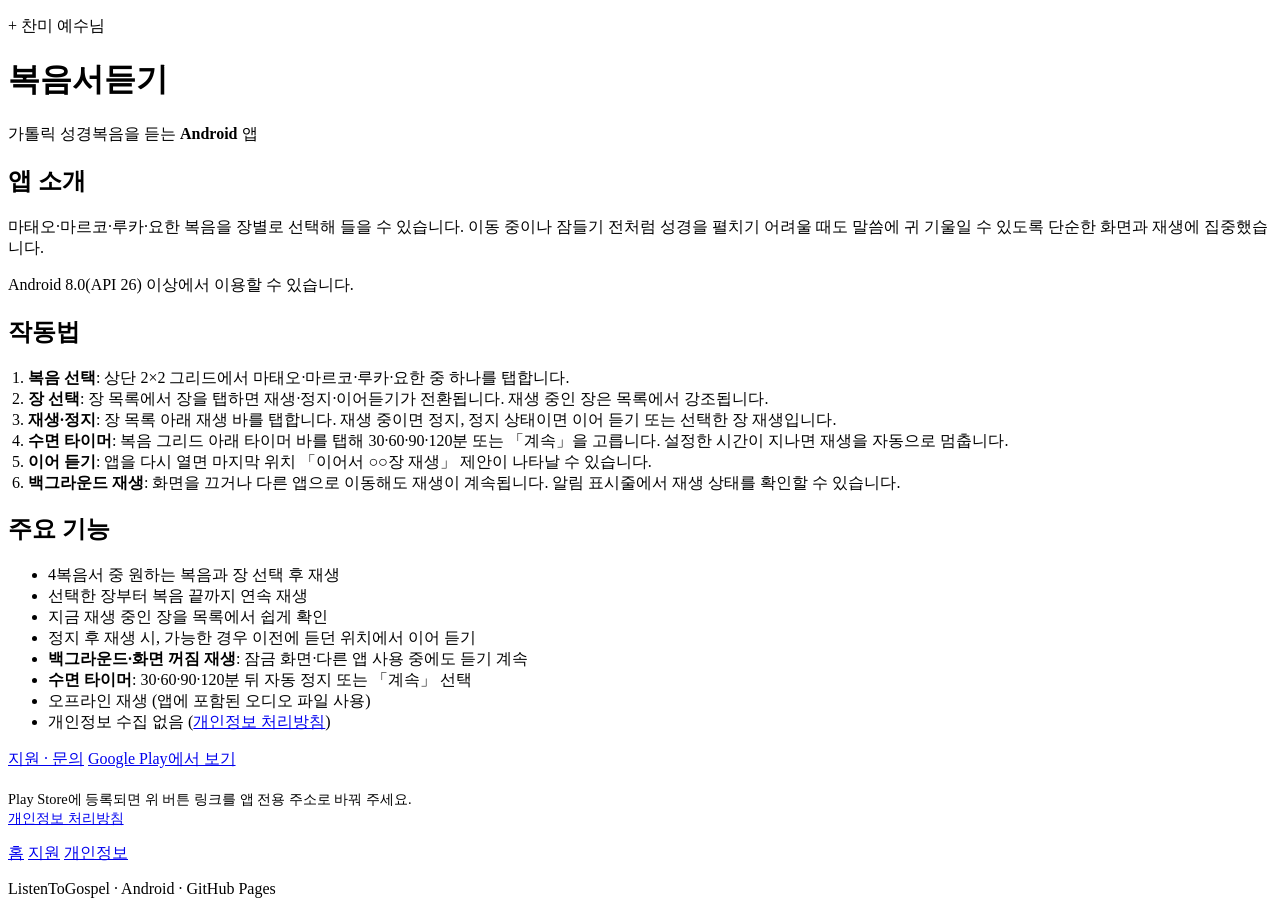
==== index.html @ 4a63ef3a "deploy: 044db03c4f5d8ee69d20ab3317f94eaea4b4c591" ====
<!DOCTYPE html>
<html lang="ko">
<head>
  <meta charset="utf-8" />
  <meta name="viewport" content="width=device-width, initial-scale=1" />
  <meta name="description" content="가톨릭 4복음 듣기 Android 앱 복음서듣기. 백그라운드 재생, 수면 타이머, 이어 듣기 지원." />
  <title>복음서듣기 — 가톨릭 복음 듣기 (Android)</title>
  <link rel="stylesheet" href="css/style.css" />
  <link rel="canonical" href="./" />
</head>
<body>
  <p class="page-doxology">+ 찬미 예수님</p>
  <header>
    <h1>복음서듣기</h1>
    <p class="tagline">가톨릭 성경복음을 듣는 <strong>Android</strong> 앱</p>
  </header>

  <main>
    <section>
      <h2>앱 소개</h2>
      <p>
        마태오·마르코·루카·요한 복음을 장별로 선택해 들을 수 있습니다.
        이동 중이나 잠들기 전처럼 성경을 펼치기 어려울 때도 말씀에 귀 기울일 수 있도록
        단순한 화면과 재생에 집중했습니다.
      </p>
      <p>
        Android 8.0(API 26) 이상에서 이용할 수 있습니다.
      </p>
    </section>

    <section id="how-it-works">
      <h2>작동법</h2>
      <ol class="features" style="list-style: decimal; padding-left: 1.25rem;">
        <li><strong>복음 선택</strong>: 상단 2×2 그리드에서 마태오·마르코·루카·요한 중 하나를 탭합니다.</li>
        <li><strong>장 선택</strong>: 장 목록에서 장을 탭하면 재생·정지·이어듣기가 전환됩니다. 재생 중인 장은 목록에서 강조됩니다.</li>
        <li><strong>재생·정지</strong>: 장 목록 아래 재생 바를 탭합니다. 재생 중이면 정지, 정지 상태이면 이어 듣기 또는 선택한 장 재생입니다.</li>
        <li><strong>수면 타이머</strong>: 복음 그리드 아래 타이머 바를 탭해 30·60·90·120분 또는 「계속」을 고릅니다. 설정한 시간이 지나면 재생을 자동으로 멈춥니다.</li>
        <li><strong>이어 듣기</strong>: 앱을 다시 열면 마지막 위치 「이어서 ○○장 재생」 제안이 나타날 수 있습니다.</li>
        <li><strong>백그라운드 재생</strong>: 화면을 끄거나 다른 앱으로 이동해도 재생이 계속됩니다. 알림 표시줄에서 재생 상태를 확인할 수 있습니다.</li>
      </ol>
    </section>

    <section>
      <h2>주요 기능</h2>
      <ul class="features">
        <li>4복음서 중 원하는 복음과 장 선택 후 재생</li>
        <li>선택한 장부터 복음 끝까지 연속 재생</li>
        <li>지금 재생 중인 장을 목록에서 쉽게 확인</li>
        <li>정지 후 재생 시, 가능한 경우 이전에 듣던 위치에서 이어 듣기</li>
        <li><strong>백그라운드·화면 꺼짐 재생</strong>: 잠금 화면·다른 앱 사용 중에도 듣기 계속</li>
        <li><strong>수면 타이머</strong>: 30·60·90·120분 뒤 자동 정지 또는 「계속」 선택</li>
        <li>오프라인 재생 (앱에 포함된 오디오 파일 사용)</li>
        <li>개인정보 수집 없음 (<a href="privacy.html">개인정보 처리방침</a>)</li>
      </ul>
      <div class="actions">
        <a class="btn btn-primary" href="support.html">지원 · 문의</a>
        <a id="play-store-link" class="btn btn-secondary" href="https://play.google.com/store/search?q=%EB%B3%B5%EC%9D%8C%EC%84%9C%EB%93%A3%EA%B8%B0&c=apps" rel="noopener noreferrer">Google Play에서 보기</a>
      </div>
      <p style="margin-top: 1.25rem; font-size: 0.9rem;">
        Play Store에 등록되면 위 버튼 링크를 앱 전용 주소로 바꿔 주세요.<br />
        <a href="privacy.html">개인정보 처리방침</a>
      </p>
    </section>
  </main>

  <footer>
    <nav>
      <a href="index.html">홈</a>
      <a href="support.html">지원</a>
      <a href="privacy.html">개인정보</a>
    </nav>
    <p>ListenToGospel · Android · GitHub Pages</p>
  </footer>
</body>
</html>
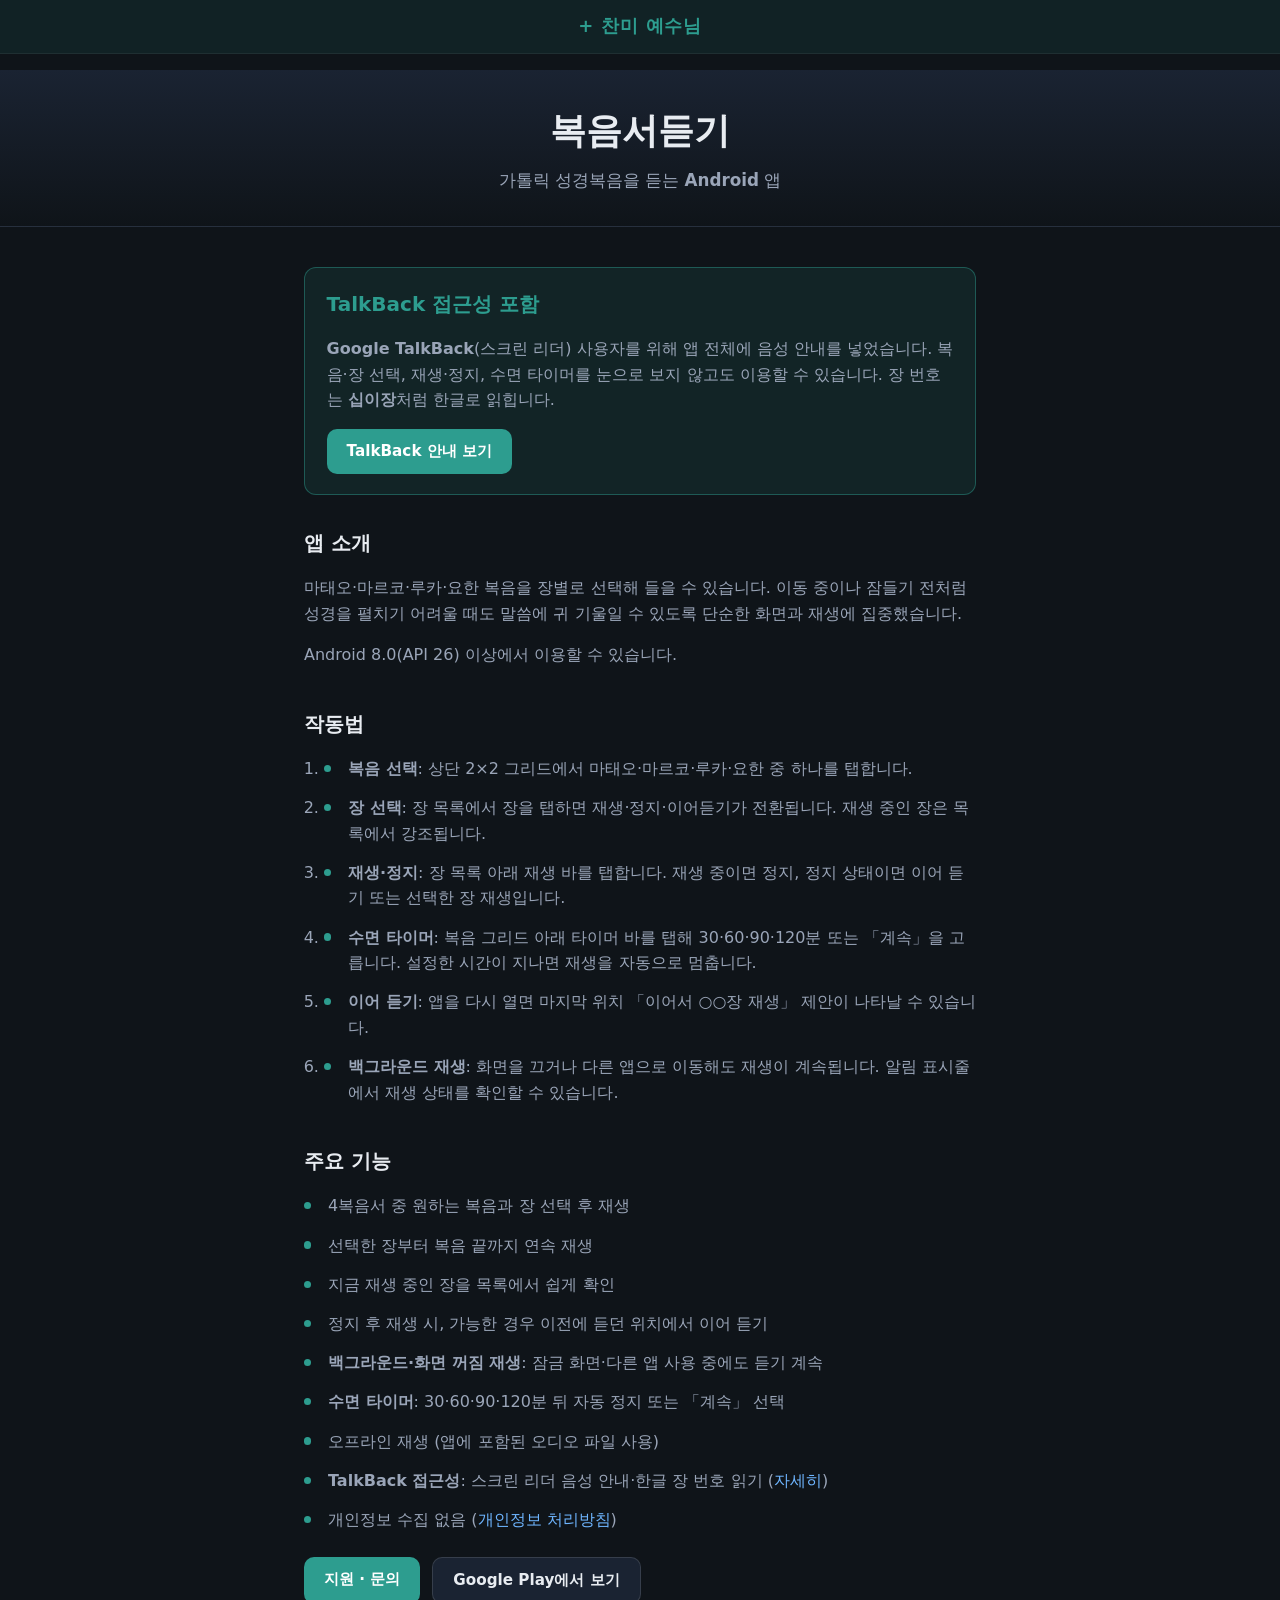
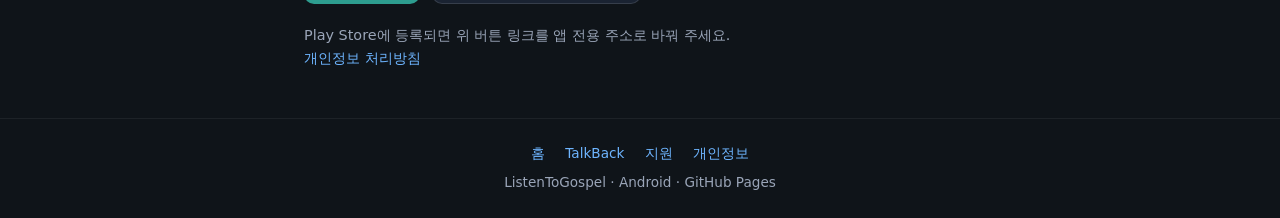
==== commit 6db2c3ee: "deploy: 5e15d06019c93c02dc2fae6b74ec85578bc98ece" ====
--- a/index.html
+++ b/index.html
@@ -3,7 +3,7 @@
 <head>
   <meta charset="utf-8" />
   <meta name="viewport" content="width=device-width, initial-scale=1" />
-  <meta name="description" content="가톨릭 4복음 듣기 Android 앱 복음서듣기. 백그라운드 재생, 수면 타이머, 이어 듣기 지원." />
+  <meta name="description" content="가톨릭 4복음 듣기 Android 앱 복음서듣기. TalkBack 접근성 지원, 백그라운드 재생, 수면 타이머, 이어 듣기." />
   <title>복음서듣기 — 가톨릭 복음 듣기 (Android)</title>
   <link rel="stylesheet" href="css/style.css" />
   <link rel="canonical" href="./" />
@@ -16,6 +16,18 @@
   </header>
 
   <main>
+    <section class="accessibility-callout" aria-labelledby="a11y-teaser">
+      <h2 id="a11y-teaser">TalkBack 접근성 포함</h2>
+      <p>
+        <strong>Google TalkBack</strong>(스크린 리더) 사용자를 위해 앱 전체에 음성 안내를 넣었습니다.
+        복음·장 선택, 재생·정지, 수면 타이머를 눈으로 보지 않고도 이용할 수 있습니다.
+        장 번호는 <strong>십이장</strong>처럼 한글로 읽힙니다.
+      </p>
+      <p class="actions" style="margin-top: 1rem; margin-bottom: 0;">
+        <a class="btn btn-primary" href="accessibility.html">TalkBack 안내 보기</a>
+      </p>
+    </section>
+
     <section>
       <h2>앱 소개</h2>
       <p>
@@ -50,6 +62,7 @@
         <li><strong>백그라운드·화면 꺼짐 재생</strong>: 잠금 화면·다른 앱 사용 중에도 듣기 계속</li>
         <li><strong>수면 타이머</strong>: 30·60·90·120분 뒤 자동 정지 또는 「계속」 선택</li>
         <li>오프라인 재생 (앱에 포함된 오디오 파일 사용)</li>
+        <li><strong>TalkBack 접근성</strong>: 스크린 리더 음성 안내·한글 장 번호 읽기 (<a href="accessibility.html">자세히</a>)</li>
         <li>개인정보 수집 없음 (<a href="privacy.html">개인정보 처리방침</a>)</li>
       </ul>
       <div class="actions">
@@ -66,6 +79,7 @@
   <footer>
     <nav>
       <a href="index.html">홈</a>
+      <a href="accessibility.html">TalkBack</a>
       <a href="support.html">지원</a>
       <a href="privacy.html">개인정보</a>
     </nav>
--- a/css/style.css
+++ b/css/style.css
@@ -0,0 +1,329 @@
+:root {
+  --bg: #0f1419;
+  --surface: #1a2332;
+  --text: #e8ecf1;
+  --muted: #9aa5b8;
+  --accent: #2d9d8f;
+  --accent-hover: #3db8a9;
+  --link: #6eb5ff;
+}
+
+* {
+  box-sizing: border-box;
+}
+
+html {
+  scroll-behavior: smooth;
+}
+
+body {
+  margin: 0;
+  font-family: "Segoe UI", system-ui, -apple-system, sans-serif;
+  background: var(--bg);
+  color: var(--text);
+  line-height: 1.6;
+  min-height: 100vh;
+  display: flex;
+  flex-direction: column;
+}
+
+.page-doxology {
+  padding: 0.75rem 1.25rem;
+  text-align: center;
+  font-size: 1.125rem;
+  font-weight: 600;
+  letter-spacing: 0.04em;
+  color: var(--accent);
+  background: rgba(45, 157, 143, 0.1);
+  border-bottom: 1px solid rgba(255, 255, 255, 0.06);
+}
+
+a {
+  color: var(--link);
+  text-decoration: none;
+}
+
+a:hover {
+  text-decoration: underline;
+}
+
+header {
+  background: linear-gradient(180deg, var(--surface) 0%, var(--bg) 100%);
+  border-bottom: 1px solid rgba(255, 255, 255, 0.06);
+  padding: 2rem 1.25rem;
+  text-align: center;
+}
+
+header h1 {
+  margin: 0 0 0.5rem;
+  font-size: clamp(1.75rem, 4vw, 2.25rem);
+  font-weight: 700;
+}
+
+header .tagline {
+  margin: 0;
+  color: var(--muted);
+  font-size: 1.05rem;
+}
+
+main {
+  flex: 1;
+  width: min(42rem, 100% - 2.5rem);
+  margin: 0 auto;
+  padding: 2.5rem 0 3rem;
+}
+
+section {
+  margin-bottom: 2.5rem;
+}
+
+section:last-of-type {
+  margin-bottom: 0;
+}
+
+h2 {
+  font-size: 1.25rem;
+  margin: 0 0 1rem;
+  color: var(--text);
+  font-weight: 600;
+}
+
+p {
+  margin: 0 0 1rem;
+  color: var(--muted);
+}
+
+p:last-child {
+  margin-bottom: 0;
+}
+
+.features {
+  list-style: none;
+  padding: 0;
+  margin: 0;
+}
+
+.features li {
+  position: relative;
+  padding-left: 1.5rem;
+  margin-bottom: 0.85rem;
+  color: var(--muted);
+}
+
+.features li:last-child {
+  margin-bottom: 0;
+}
+
+.features li::before {
+  content: "";
+  position: absolute;
+  left: 0;
+  top: 0.55em;
+  width: 0.45rem;
+  height: 0.45rem;
+  border-radius: 50%;
+  background: var(--accent);
+}
+
+.actions {
+  display: flex;
+  flex-wrap: wrap;
+  gap: 0.75rem;
+  margin-top: 1.5rem;
+}
+
+.btn {
+  display: inline-block;
+  padding: 0.65rem 1.25rem;
+  border-radius: 10px;
+  font-weight: 600;
+  font-size: 0.95rem;
+  text-decoration: none;
+  transition: background 0.15s ease, transform 0.1s ease;
+}
+
+.btn:hover {
+  text-decoration: none;
+  transform: translateY(-1px);
+}
+
+.btn-primary {
+  background: var(--accent);
+  color: #fff;
+}
+
+.btn-primary:hover {
+  background: var(--accent-hover);
+  color: #fff;
+}
+
+.btn-secondary {
+  background: var(--surface);
+  color: var(--text);
+  border: 1px solid rgba(255, 255, 255, 0.12);
+}
+
+.btn-secondary:hover {
+  border-color: rgba(255, 255, 255, 0.2);
+  color: #fff;
+}
+
+.faq-item {
+  margin-bottom: 1.5rem;
+}
+
+.faq-item strong {
+  display: block;
+  color: var(--text);
+  margin-bottom: 0.35rem;
+}
+
+.faq-item p {
+  margin: 0;
+}
+
+footer {
+  padding: 1.5rem 1.25rem;
+  text-align: center;
+  font-size: 0.85rem;
+  color: var(--muted);
+  border-top: 1px solid rgba(255, 255, 255, 0.06);
+}
+
+footer nav {
+  margin-bottom: 0.5rem;
+}
+
+footer nav a {
+  margin: 0 0.5rem;
+}
+
+.placeholder {
+  background: var(--surface);
+  border: 1px dashed rgba(255, 255, 255, 0.15);
+  border-radius: 8px;
+  padding: 0.75rem 1rem;
+  font-size: 0.9rem;
+  color: var(--muted);
+  margin-top: 0.5rem;
+}
+
+.accessibility-callout {
+  background: rgba(45, 157, 143, 0.12);
+  border: 1px solid rgba(45, 157, 143, 0.45);
+  border-radius: 12px;
+  padding: 1.25rem 1.35rem;
+  margin-bottom: 2rem;
+}
+
+.accessibility-callout h2 {
+  margin-top: 0;
+  color: var(--accent);
+}
+
+.accessibility-callout p:last-child {
+  margin-bottom: 0;
+}
+
+.siri-callout {
+  background: rgba(110, 181, 255, 0.08);
+  border: 1px solid rgba(110, 181, 255, 0.35);
+  border-radius: 12px;
+  padding: 1.25rem 1.35rem;
+  margin-bottom: 2rem;
+}
+
+.siri-callout h2 {
+  margin-top: 0;
+  color: var(--link);
+}
+
+.phrase-table-wrap {
+  overflow-x: auto;
+  margin: 1rem 0 0;
+}
+
+.phrase-table {
+  width: 100%;
+  border-collapse: collapse;
+  font-size: 0.95rem;
+}
+
+.phrase-table caption {
+  position: absolute;
+  width: 1px;
+  height: 1px;
+  padding: 0;
+  margin: -1px;
+  overflow: hidden;
+  clip: rect(0, 0, 0, 0);
+  white-space: nowrap;
+  border: 0;
+}
+
+.phrase-table th,
+.phrase-table td {
+  padding: 0.75rem 0.85rem;
+  text-align: left;
+  vertical-align: top;
+  border-bottom: 1px solid rgba(255, 255, 255, 0.1);
+}
+
+.phrase-table th {
+  color: var(--text);
+  font-weight: 600;
+  white-space: nowrap;
+  width: 42%;
+}
+
+.phrase-table td {
+  color: var(--muted);
+}
+
+.phrase-table tbody tr:last-child th,
+.phrase-table tbody tr:last-child td {
+  border-bottom: none;
+}
+
+.phrase-table code {
+  font-family: ui-monospace, "SF Mono", Menlo, monospace;
+  font-size: 0.88em;
+  color: var(--text);
+  word-break: keep-all;
+}
+
+.accessibility-hero {
+  position: relative;
+}
+
+.accessibility-badge {
+  display: inline-block;
+  margin: 0 0 0.75rem;
+  padding: 0.35rem 0.85rem;
+  border-radius: 999px;
+  font-size: 0.8rem;
+  font-weight: 700;
+  letter-spacing: 0.06em;
+  text-transform: uppercase;
+  color: #fff;
+  background: linear-gradient(135deg, var(--accent) 0%, #1e7a6f 100%);
+  border: 1px solid rgba(255, 255, 255, 0.2);
+  box-shadow: 0 4px 14px rgba(45, 157, 143, 0.35);
+}
+
+.accessibility-hero h1 {
+  font-size: clamp(1.85rem, 5vw, 2.5rem);
+  line-height: 1.2;
+}
+
+.accessibility-hero .tagline {
+  max-width: 36rem;
+  margin-left: auto;
+  margin-right: auto;
+  color: var(--text);
+  line-height: 1.65;
+}
+
+.accessibility-hero .tagline strong {
+  color: var(--accent-hover);
+}
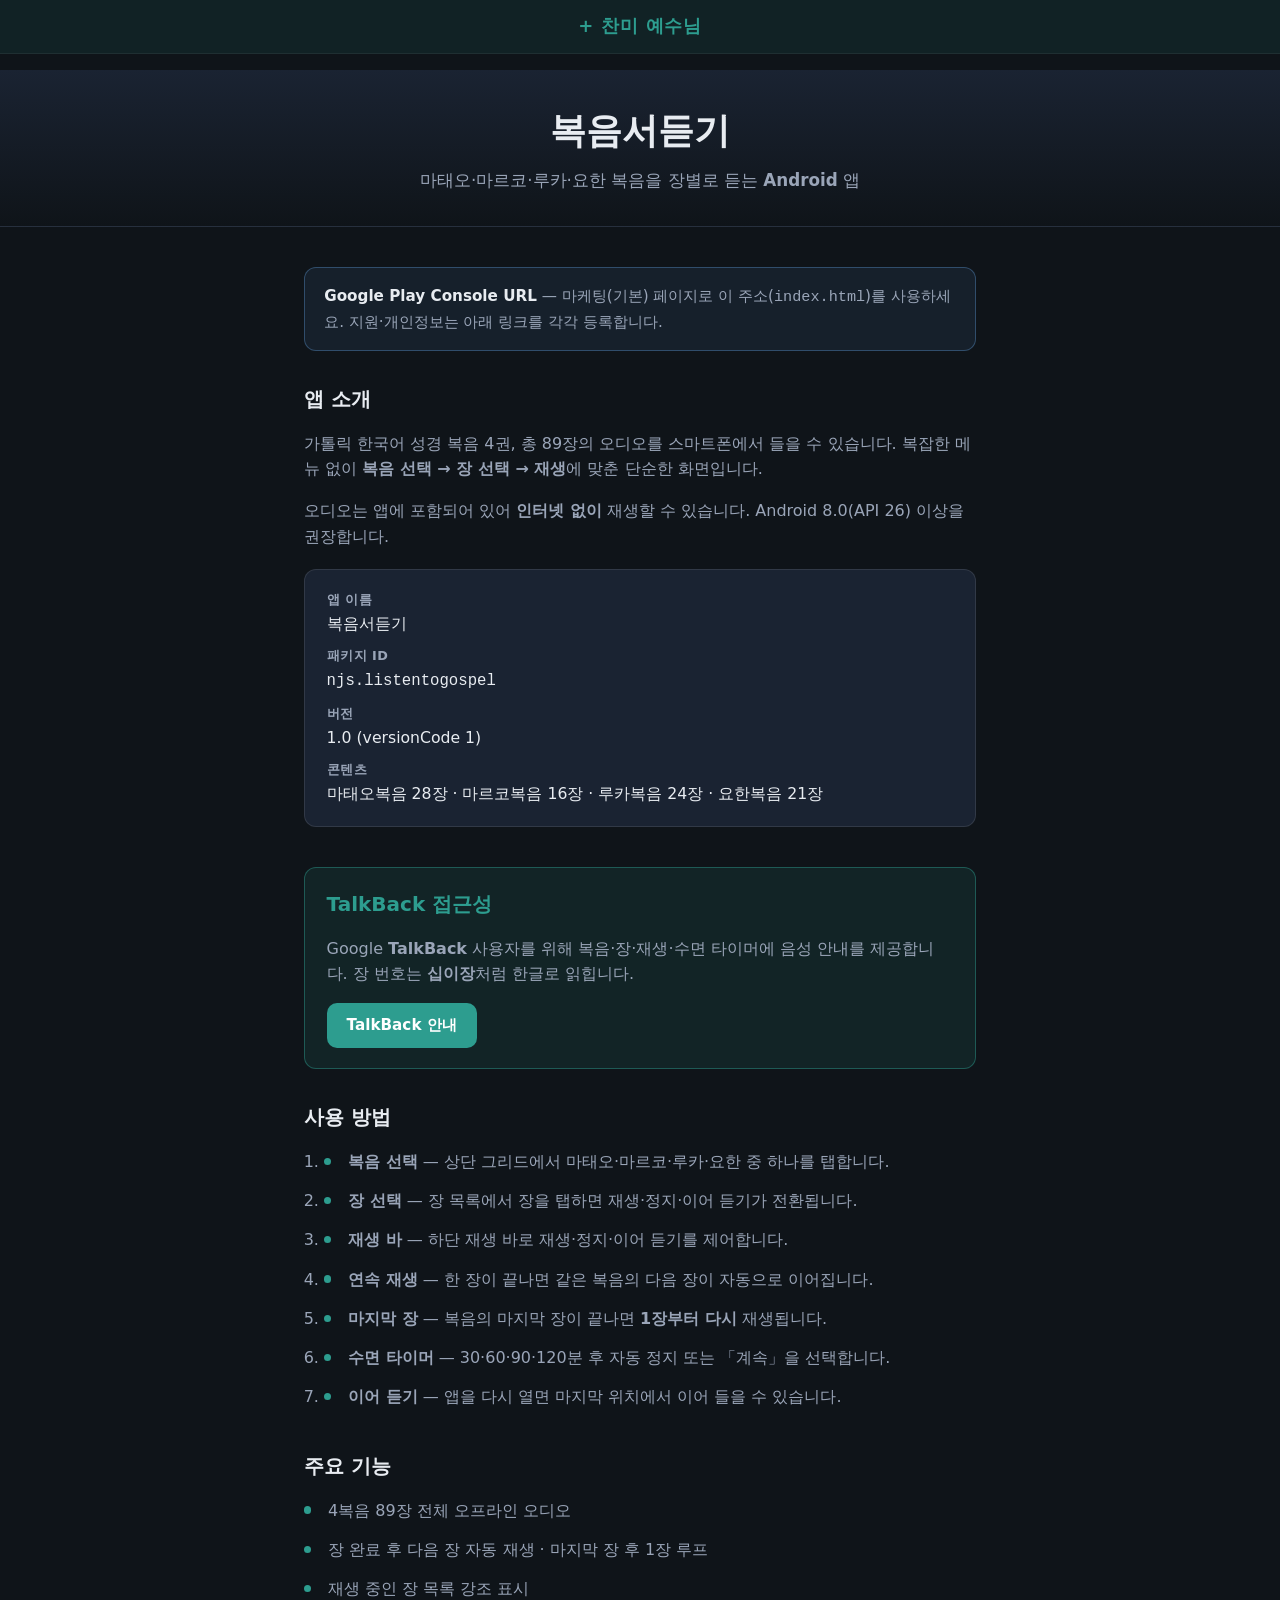
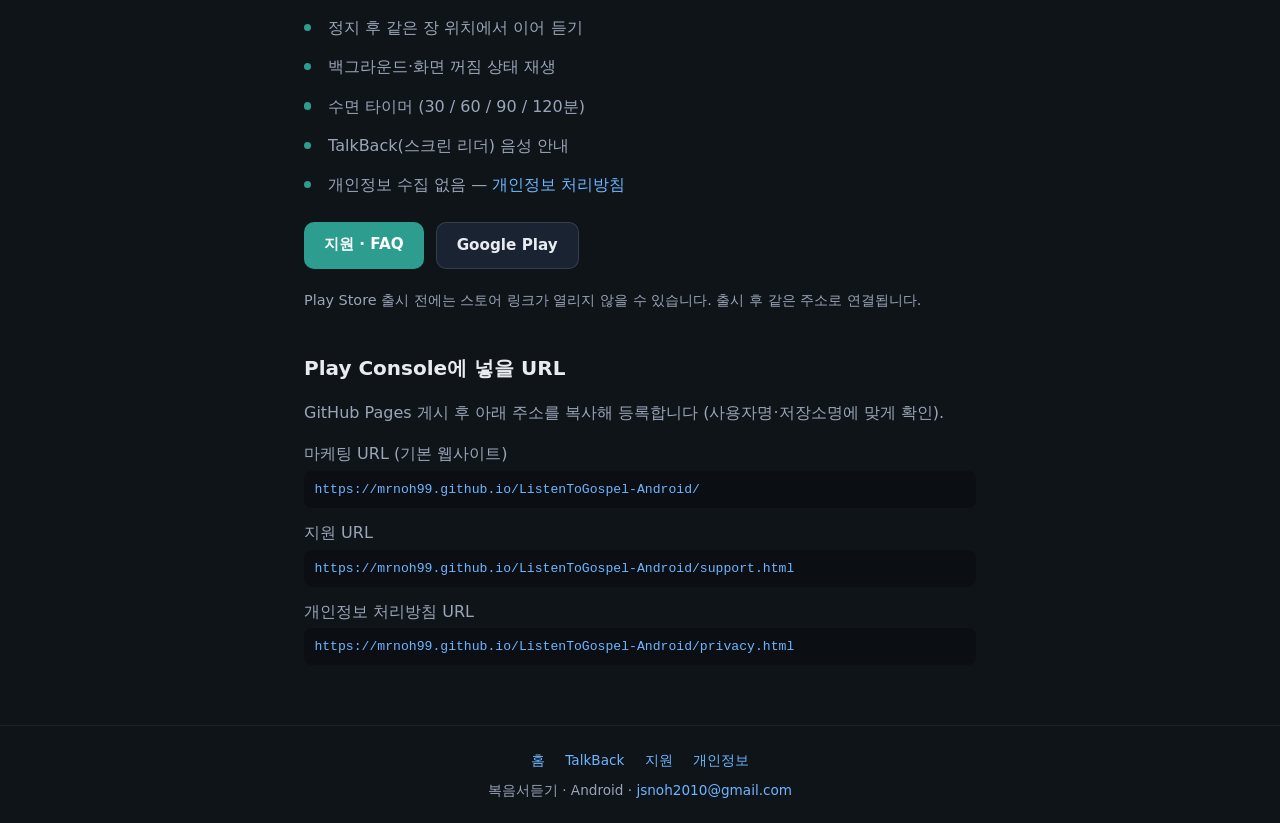
==== commit ce0ba2d9: "deploy: 197888478fd19e7d236652fa309a37eda6082f1e" ====
--- a/index.html
+++ b/index.html
@@ -3,7 +3,12 @@
 <head>
   <meta charset="utf-8" />
   <meta name="viewport" content="width=device-width, initial-scale=1" />
-  <meta name="description" content="가톨릭 4복음 듣기 Android 앱 복음서듣기. TalkBack 접근성 지원, 백그라운드 재생, 수면 타이머, 이어 듣기." />
+  <meta name="description" content="복음서듣기 — 가톨릭 4복음(마태오·마르코·루카·요한) Android 앱. 오프라인 재생, 장 연속 재생, TalkBack 접근성, 수면 타이머." />
+  <meta name="application-name" content="복음서듣기" />
+  <meta property="og:title" content="복음서듣기 — 가톨릭 복음 듣기 (Android)" />
+  <meta property="og:description" content="4복음 89장 오디오를 오프라인으로 듣습니다. TalkBack·이어 듣기·백그라운드 재생." />
+  <meta property="og:type" content="website" />
+  <meta property="og:locale" content="ko_KR" />
   <title>복음서듣기 — 가톨릭 복음 듣기 (Android)</title>
   <link rel="stylesheet" href="css/style.css" />
   <link rel="canonical" href="./" />
@@ -12,78 +17,119 @@
   <p class="page-doxology">+ 찬미 예수님</p>
   <header>
     <h1>복음서듣기</h1>
-    <p class="tagline">가톨릭 성경복음을 듣는 <strong>Android</strong> 앱</p>
+    <p class="tagline">마태오·마르코·루카·요한 복음을 장별로 듣는 <strong>Android</strong> 앱</p>
   </header>
 
   <main>
-    <section class="accessibility-callout" aria-labelledby="a11y-teaser">
-      <h2 id="a11y-teaser">TalkBack 접근성 포함</h2>
-      <p>
-        <strong>Google TalkBack</strong>(스크린 리더) 사용자를 위해 앱 전체에 음성 안내를 넣었습니다.
-        복음·장 선택, 재생·정지, 수면 타이머를 눈으로 보지 않고도 이용할 수 있습니다.
-        장 번호는 <strong>십이장</strong>처럼 한글로 읽힙니다.
-      </p>
-      <p class="actions" style="margin-top: 1rem; margin-bottom: 0;">
-        <a class="btn btn-primary" href="accessibility.html">TalkBack 안내 보기</a>
-      </p>
-    </section>
+    <p class="store-banner" role="note">
+      <strong>Google Play Console URL</strong> — 마케팅(기본) 페이지로 이 주소(<code>index.html</code>)를 사용하세요.
+      지원·개인정보는 아래 링크를 각각 등록합니다.
+    </p>
 
     <section>
       <h2>앱 소개</h2>
       <p>
-        마태오·마르코·루카·요한 복음을 장별로 선택해 들을 수 있습니다.
-        이동 중이나 잠들기 전처럼 성경을 펼치기 어려울 때도 말씀에 귀 기울일 수 있도록
-        단순한 화면과 재생에 집중했습니다.
+        가톨릭 한국어 성경 복음 4권, 총 89장의 오디오를 스마트폰에서 들을 수 있습니다.
+        복잡한 메뉴 없이 <strong>복음 선택 → 장 선택 → 재생</strong>에 맞춘 단순한 화면입니다.
       </p>
       <p>
-        Android 8.0(API 26) 이상에서 이용할 수 있습니다.
+        오디오는 앱에 포함되어 있어 <strong>인터넷 없이</strong> 재생할 수 있습니다.
+        Android 8.0(API 26) 이상을 권장합니다.
+      </p>
+
+      <div class="app-card" aria-label="앱 정보">
+        <dl>
+          <div>
+            <dt>앱 이름</dt>
+            <dd>복음서듣기</dd>
+          </div>
+          <div>
+            <dt>패키지 ID</dt>
+            <dd><code>njs.listentogospel</code></dd>
+          </div>
+          <div>
+            <dt>버전</dt>
+            <dd>1.0 (versionCode 1)</dd>
+          </div>
+          <div>
+            <dt>콘텐츠</dt>
+            <dd>마태오복음 28장 · 마르코복음 16장 · 루카복음 24장 · 요한복음 21장</dd>
+          </div>
+        </dl>
+      </div>
+    </section>
+
+    <section class="accessibility-callout" aria-labelledby="a11y-teaser">
+      <h2 id="a11y-teaser">TalkBack 접근성</h2>
+      <p>
+        Google <strong>TalkBack</strong> 사용자를 위해 복음·장·재생·수면 타이머에 음성 안내를 제공합니다.
+        장 번호는 <strong>십이장</strong>처럼 한글로 읽힙니다.
+      </p>
+      <p class="actions" style="margin-top: 1rem; margin-bottom: 0;">
+        <a class="btn btn-primary" href="accessibility.html">TalkBack 안내</a>
       </p>
     </section>
 
     <section id="how-it-works">
-      <h2>작동법</h2>
+      <h2>사용 방법</h2>
       <ol class="features" style="list-style: decimal; padding-left: 1.25rem;">
-        <li><strong>복음 선택</strong>: 상단 2×2 그리드에서 마태오·마르코·루카·요한 중 하나를 탭합니다.</li>
-        <li><strong>장 선택</strong>: 장 목록에서 장을 탭하면 재생·정지·이어듣기가 전환됩니다. 재생 중인 장은 목록에서 강조됩니다.</li>
-        <li><strong>재생·정지</strong>: 장 목록 아래 재생 바를 탭합니다. 재생 중이면 정지, 정지 상태이면 이어 듣기 또는 선택한 장 재생입니다.</li>
-        <li><strong>수면 타이머</strong>: 복음 그리드 아래 타이머 바를 탭해 30·60·90·120분 또는 「계속」을 고릅니다. 설정한 시간이 지나면 재생을 자동으로 멈춥니다.</li>
-        <li><strong>이어 듣기</strong>: 앱을 다시 열면 마지막 위치 「이어서 ○○장 재생」 제안이 나타날 수 있습니다.</li>
-        <li><strong>백그라운드 재생</strong>: 화면을 끄거나 다른 앱으로 이동해도 재생이 계속됩니다. 알림 표시줄에서 재생 상태를 확인할 수 있습니다.</li>
+        <li><strong>복음 선택</strong> — 상단 그리드에서 마태오·마르코·루카·요한 중 하나를 탭합니다.</li>
+        <li><strong>장 선택</strong> — 장 목록에서 장을 탭하면 재생·정지·이어 듣기가 전환됩니다.</li>
+        <li><strong>재생 바</strong> — 하단 재생 바로 재생·정지·이어 듣기를 제어합니다.</li>
+        <li><strong>연속 재생</strong> — 한 장이 끝나면 같은 복음의 다음 장이 자동으로 이어집니다.</li>
+        <li><strong>마지막 장</strong> — 복음의 마지막 장이 끝나면 <strong>1장부터 다시</strong> 재생됩니다.</li>
+        <li><strong>수면 타이머</strong> — 30·60·90·120분 후 자동 정지 또는 「계속」을 선택합니다.</li>
+        <li><strong>이어 듣기</strong> — 앱을 다시 열면 마지막 위치에서 이어 들을 수 있습니다.</li>
       </ol>
     </section>
 
     <section>
       <h2>주요 기능</h2>
       <ul class="features">
-        <li>4복음서 중 원하는 복음과 장 선택 후 재생</li>
-        <li>선택한 장부터 복음 끝까지 연속 재생</li>
-        <li>지금 재생 중인 장을 목록에서 쉽게 확인</li>
-        <li>정지 후 재생 시, 가능한 경우 이전에 듣던 위치에서 이어 듣기</li>
-        <li><strong>백그라운드·화면 꺼짐 재생</strong>: 잠금 화면·다른 앱 사용 중에도 듣기 계속</li>
-        <li><strong>수면 타이머</strong>: 30·60·90·120분 뒤 자동 정지 또는 「계속」 선택</li>
-        <li>오프라인 재생 (앱에 포함된 오디오 파일 사용)</li>
-        <li><strong>TalkBack 접근성</strong>: 스크린 리더 음성 안내·한글 장 번호 읽기 (<a href="accessibility.html">자세히</a>)</li>
-        <li>개인정보 수집 없음 (<a href="privacy.html">개인정보 처리방침</a>)</li>
+        <li>4복음 89장 전체 오프라인 오디오</li>
+        <li>장 완료 후 다음 장 자동 재생 · 마지막 장 후 1장 루프</li>
+        <li>재생 중인 장 목록 강조 표시</li>
+        <li>정지 후 같은 장 위치에서 이어 듣기</li>
+        <li>백그라운드·화면 꺼짐 상태 재생</li>
+        <li>수면 타이머 (30 / 60 / 90 / 120분)</li>
+        <li>TalkBack(스크린 리더) 음성 안내</li>
+        <li>개인정보 수집 없음 — <a href="privacy.html">개인정보 처리방침</a></li>
       </ul>
+
       <div class="actions">
-        <a class="btn btn-primary" href="support.html">지원 · 문의</a>
-        <a id="play-store-link" class="btn btn-secondary" href="https://play.google.com/store/search?q=%EB%B3%B5%EC%9D%8C%EC%84%9C%EB%93%A3%EA%B8%B0&c=apps" rel="noopener noreferrer">Google Play에서 보기</a>
+        <a class="btn btn-primary" href="support.html">지원 · FAQ</a>
+        <a id="play-store-link" class="btn btn-secondary" href="https://play.google.com/store/apps/details?id=njs.listentogospel" rel="noopener noreferrer">Google Play</a>
       </div>
       <p style="margin-top: 1.25rem; font-size: 0.9rem;">
-        Play Store에 등록되면 위 버튼 링크를 앱 전용 주소로 바꿔 주세요.<br />
-        <a href="privacy.html">개인정보 처리방침</a>
+        Play Store 출시 전에는 스토어 링크가 열리지 않을 수 있습니다. 출시 후 같은 주소로 연결됩니다.
       </p>
+    </section>
+
+    <section id="play-console-urls">
+      <h2>Play Console에 넣을 URL</h2>
+      <p>GitHub Pages 게시 후 아래 주소를 복사해 등록합니다 (사용자명·저장소명에 맞게 확인).</p>
+      <ul class="store-urls">
+        <li>마케팅 URL (기본 웹사이트)
+          <code>https://mrnoh99.github.io/ListenToGospel-Android/</code>
+        </li>
+        <li>지원 URL
+          <code>https://mrnoh99.github.io/ListenToGospel-Android/support.html</code>
+        </li>
+        <li>개인정보 처리방침 URL
+          <code>https://mrnoh99.github.io/ListenToGospel-Android/privacy.html</code>
+        </li>
+      </ul>
     </section>
   </main>
 
   <footer>
-    <nav>
+    <nav aria-label="사이트 메뉴">
       <a href="index.html">홈</a>
       <a href="accessibility.html">TalkBack</a>
       <a href="support.html">지원</a>
       <a href="privacy.html">개인정보</a>
     </nav>
-    <p>ListenToGospel · Android · GitHub Pages</p>
+    <p>복음서듣기 · Android · <a href="mailto:jsnoh2010@gmail.com">jsnoh2010@gmail.com</a></p>
   </footer>
 </body>
 </html>
--- a/css/style.css
+++ b/css/style.css
@@ -327,3 +327,67 @@
 .accessibility-hero .tagline strong {
   color: var(--accent-hover);
 }
+
+.app-card {
+  background: var(--surface);
+  border: 1px solid rgba(255, 255, 255, 0.1);
+  border-radius: 12px;
+  padding: 1.25rem 1.35rem;
+  margin: 1.25rem 0 0;
+}
+
+.app-card dl {
+  margin: 0;
+  display: grid;
+  gap: 0.65rem;
+}
+
+.app-card dt {
+  font-size: 0.8rem;
+  font-weight: 600;
+  text-transform: uppercase;
+  letter-spacing: 0.04em;
+  color: var(--muted);
+}
+
+.app-card dd {
+  margin: 0;
+  color: var(--text);
+  font-size: 0.98rem;
+}
+
+.store-urls {
+  list-style: none;
+  padding: 0;
+  margin: 1rem 0 0;
+}
+
+.store-urls li {
+  margin-bottom: 0.75rem;
+  color: var(--muted);
+}
+
+.store-urls code {
+  display: block;
+  margin-top: 0.25rem;
+  padding: 0.5rem 0.65rem;
+  background: rgba(0, 0, 0, 0.25);
+  border-radius: 8px;
+  font-size: 0.82rem;
+  color: var(--link);
+  word-break: break-all;
+}
+
+.store-banner {
+  background: rgba(110, 181, 255, 0.08);
+  border: 1px solid rgba(110, 181, 255, 0.3);
+  border-radius: 12px;
+  padding: 1rem 1.2rem;
+  margin-bottom: 2rem;
+  font-size: 0.95rem;
+  color: var(--muted);
+}
+
+.store-banner strong {
+  color: var(--text);
+}
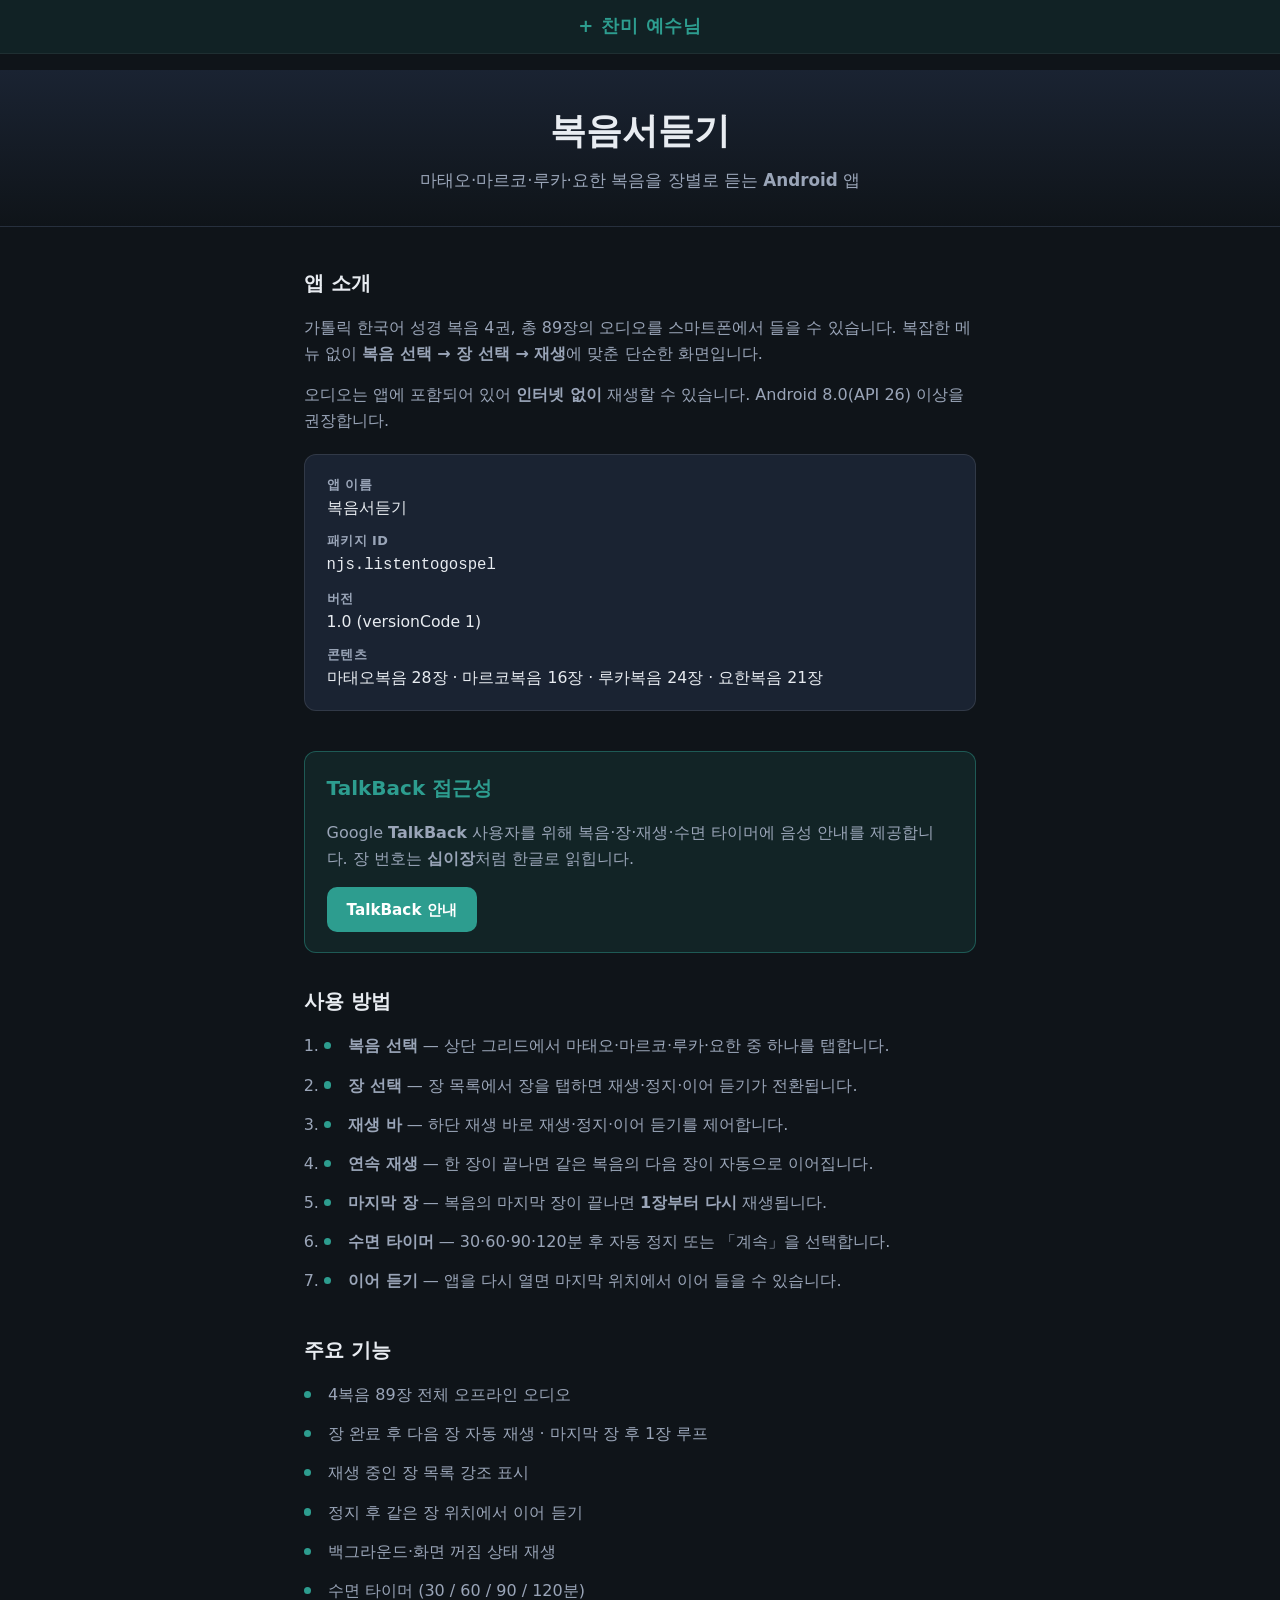
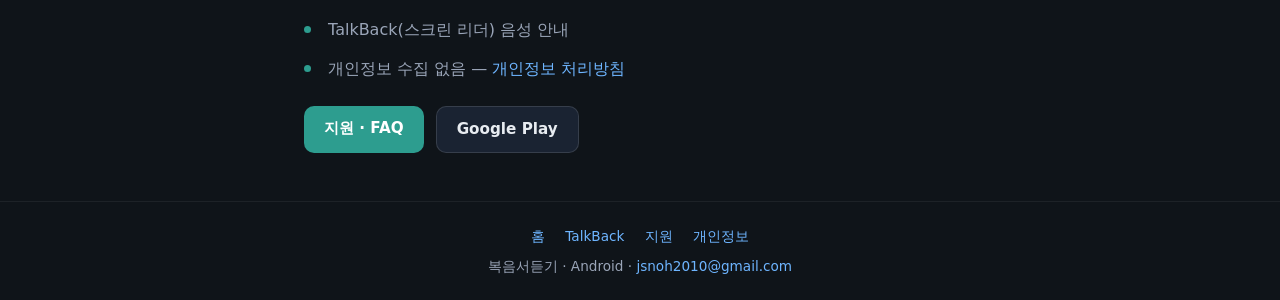
==== commit f672dcc5: "앱 점검: 내부 메모 제거 및 접근성·SEO 개선 - index.html: 개발자용 Play Console URL 배너 및 섹션 제거 - index.html: 출시 전 안내 문구 " ====
--- a/index.html
+++ b/index.html
@@ -8,6 +8,7 @@
   <meta property="og:title" content="복음서듣기 — 가톨릭 복음 듣기 (Android)" />
   <meta property="og:description" content="4복음 89장 오디오를 오프라인으로 듣습니다. TalkBack·이어 듣기·백그라운드 재생." />
   <meta property="og:type" content="website" />
+  <meta property="og:url" content="https://mrnoh99.github.io/ListenToGospel-Android/" />
   <meta property="og:locale" content="ko_KR" />
   <title>복음서듣기 — 가톨릭 복음 듣기 (Android)</title>
   <link rel="stylesheet" href="css/style.css" />
@@ -21,11 +22,6 @@
   </header>
 
   <main>
-    <p class="store-banner" role="note">
-      <strong>Google Play Console URL</strong> — 마케팅(기본) 페이지로 이 주소(<code>index.html</code>)를 사용하세요.
-      지원·개인정보는 아래 링크를 각각 등록합니다.
-    </p>
-
     <section>
       <h2>앱 소개</h2>
       <p>
@@ -100,31 +96,13 @@
         <a class="btn btn-primary" href="support.html">지원 · FAQ</a>
         <a id="play-store-link" class="btn btn-secondary" href="https://play.google.com/store/apps/details?id=njs.listentogospel" rel="noopener noreferrer">Google Play</a>
       </div>
-      <p style="margin-top: 1.25rem; font-size: 0.9rem;">
-        Play Store 출시 전에는 스토어 링크가 열리지 않을 수 있습니다. 출시 후 같은 주소로 연결됩니다.
-      </p>
     </section>
 
-    <section id="play-console-urls">
-      <h2>Play Console에 넣을 URL</h2>
-      <p>GitHub Pages 게시 후 아래 주소를 복사해 등록합니다 (사용자명·저장소명에 맞게 확인).</p>
-      <ul class="store-urls">
-        <li>마케팅 URL (기본 웹사이트)
-          <code>https://mrnoh99.github.io/ListenToGospel-Android/</code>
-        </li>
-        <li>지원 URL
-          <code>https://mrnoh99.github.io/ListenToGospel-Android/support.html</code>
-        </li>
-        <li>개인정보 처리방침 URL
-          <code>https://mrnoh99.github.io/ListenToGospel-Android/privacy.html</code>
-        </li>
-      </ul>
-    </section>
   </main>
 
   <footer>
     <nav aria-label="사이트 메뉴">
-      <a href="index.html">홈</a>
+      <a href="index.html" aria-current="page">홈</a>
       <a href="accessibility.html">TalkBack</a>
       <a href="support.html">지원</a>
       <a href="privacy.html">개인정보</a>
--- a/css/style.css
+++ b/css/style.css
@@ -223,19 +223,6 @@
 
 .accessibility-callout p:last-child {
   margin-bottom: 0;
-}
-
-.siri-callout {
-  background: rgba(110, 181, 255, 0.08);
-  border: 1px solid rgba(110, 181, 255, 0.35);
-  border-radius: 12px;
-  padding: 1.25rem 1.35rem;
-  margin-bottom: 2rem;
-}
-
-.siri-callout h2 {
-  margin-top: 0;
-  color: var(--link);
 }
 
 .phrase-table-wrap {
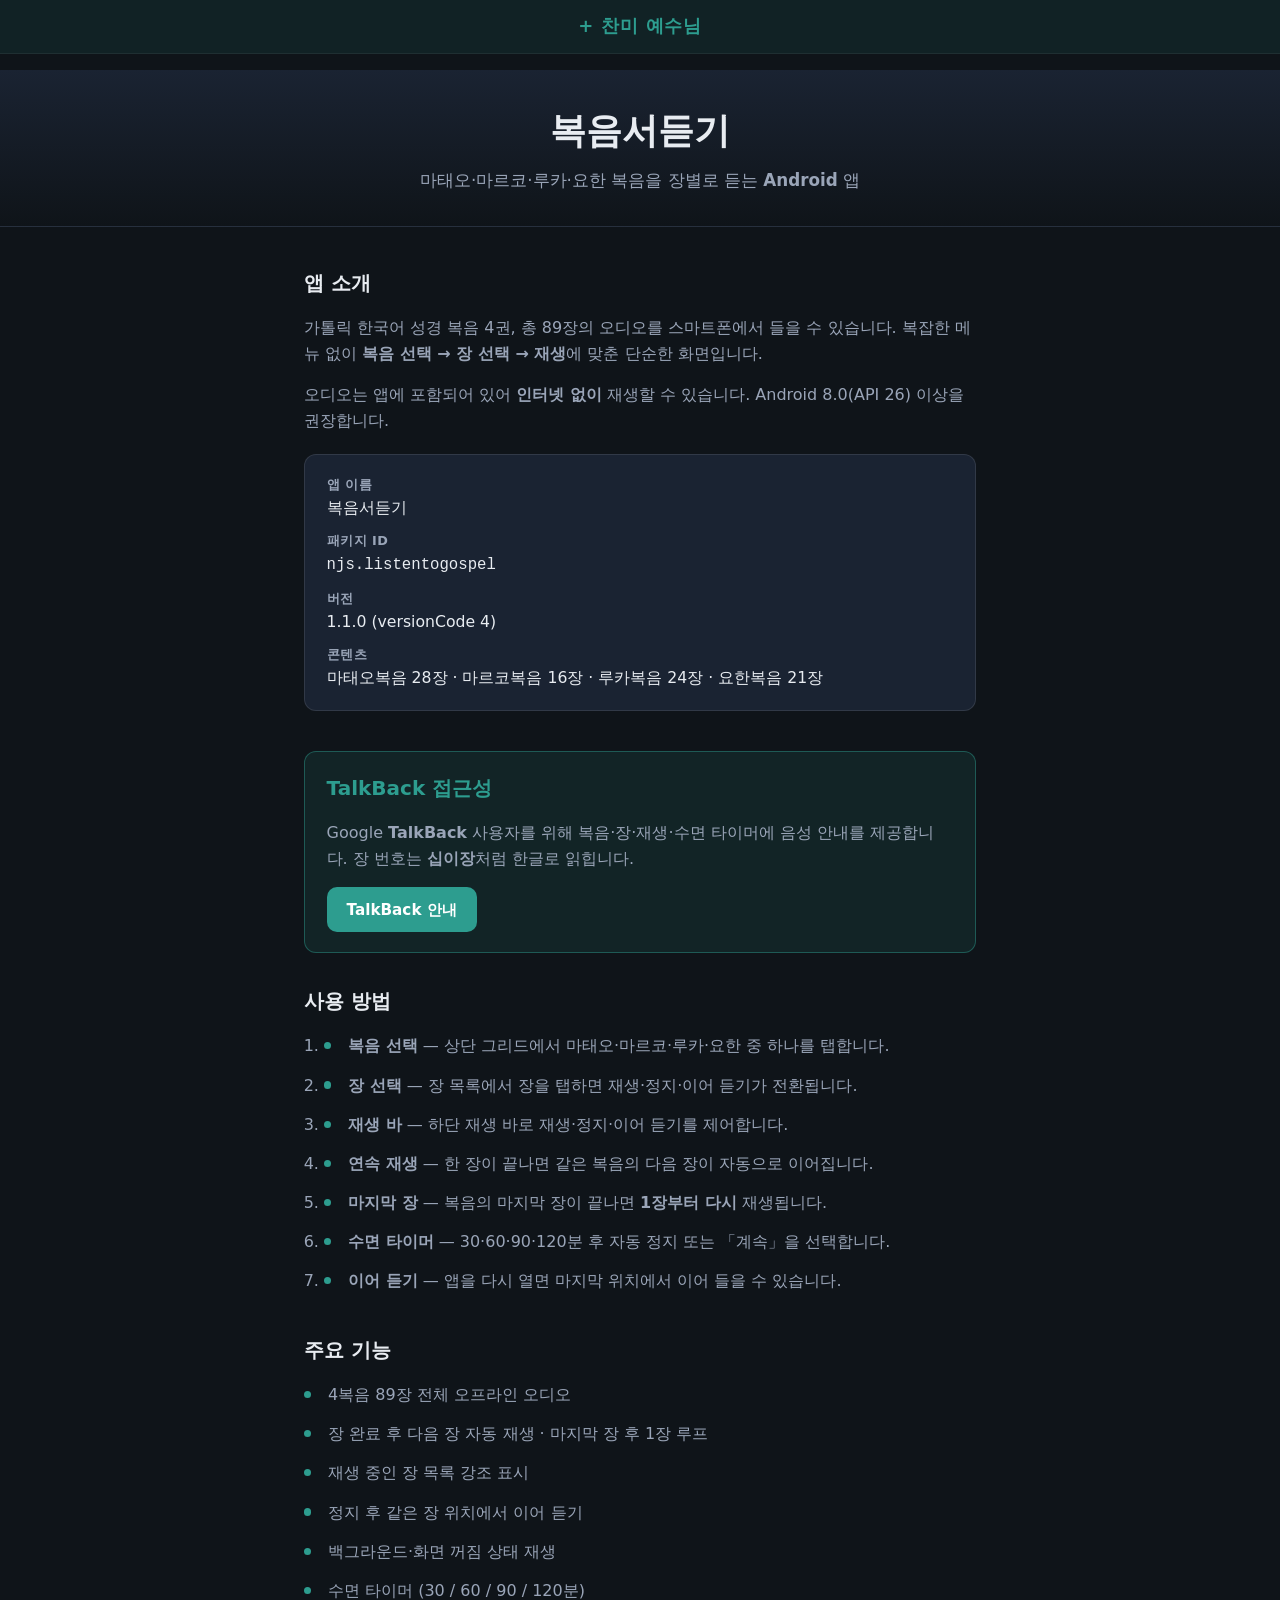
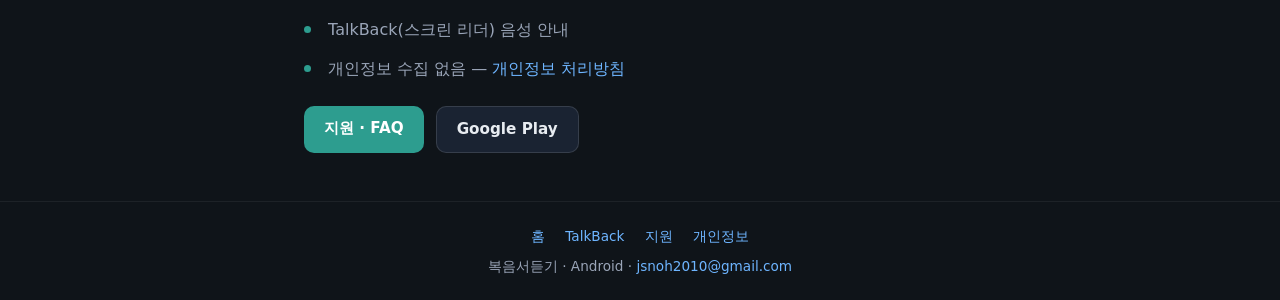
==== commit 8ba05f88: "버전 업데이트: 1.0.2 (3) → 1.1.0 (4) Play Asset Delivery 적용 및 전체 점검 수정 사항 반영  https://claude.ai/code/sessi" ====
--- a/index.html
+++ b/index.html
@@ -45,7 +45,7 @@
           </div>
           <div>
             <dt>버전</dt>
-            <dd>1.0 (versionCode 1)</dd>
+            <dd>1.1.0 (versionCode 4)</dd>
           </div>
           <div>
             <dt>콘텐츠</dt>
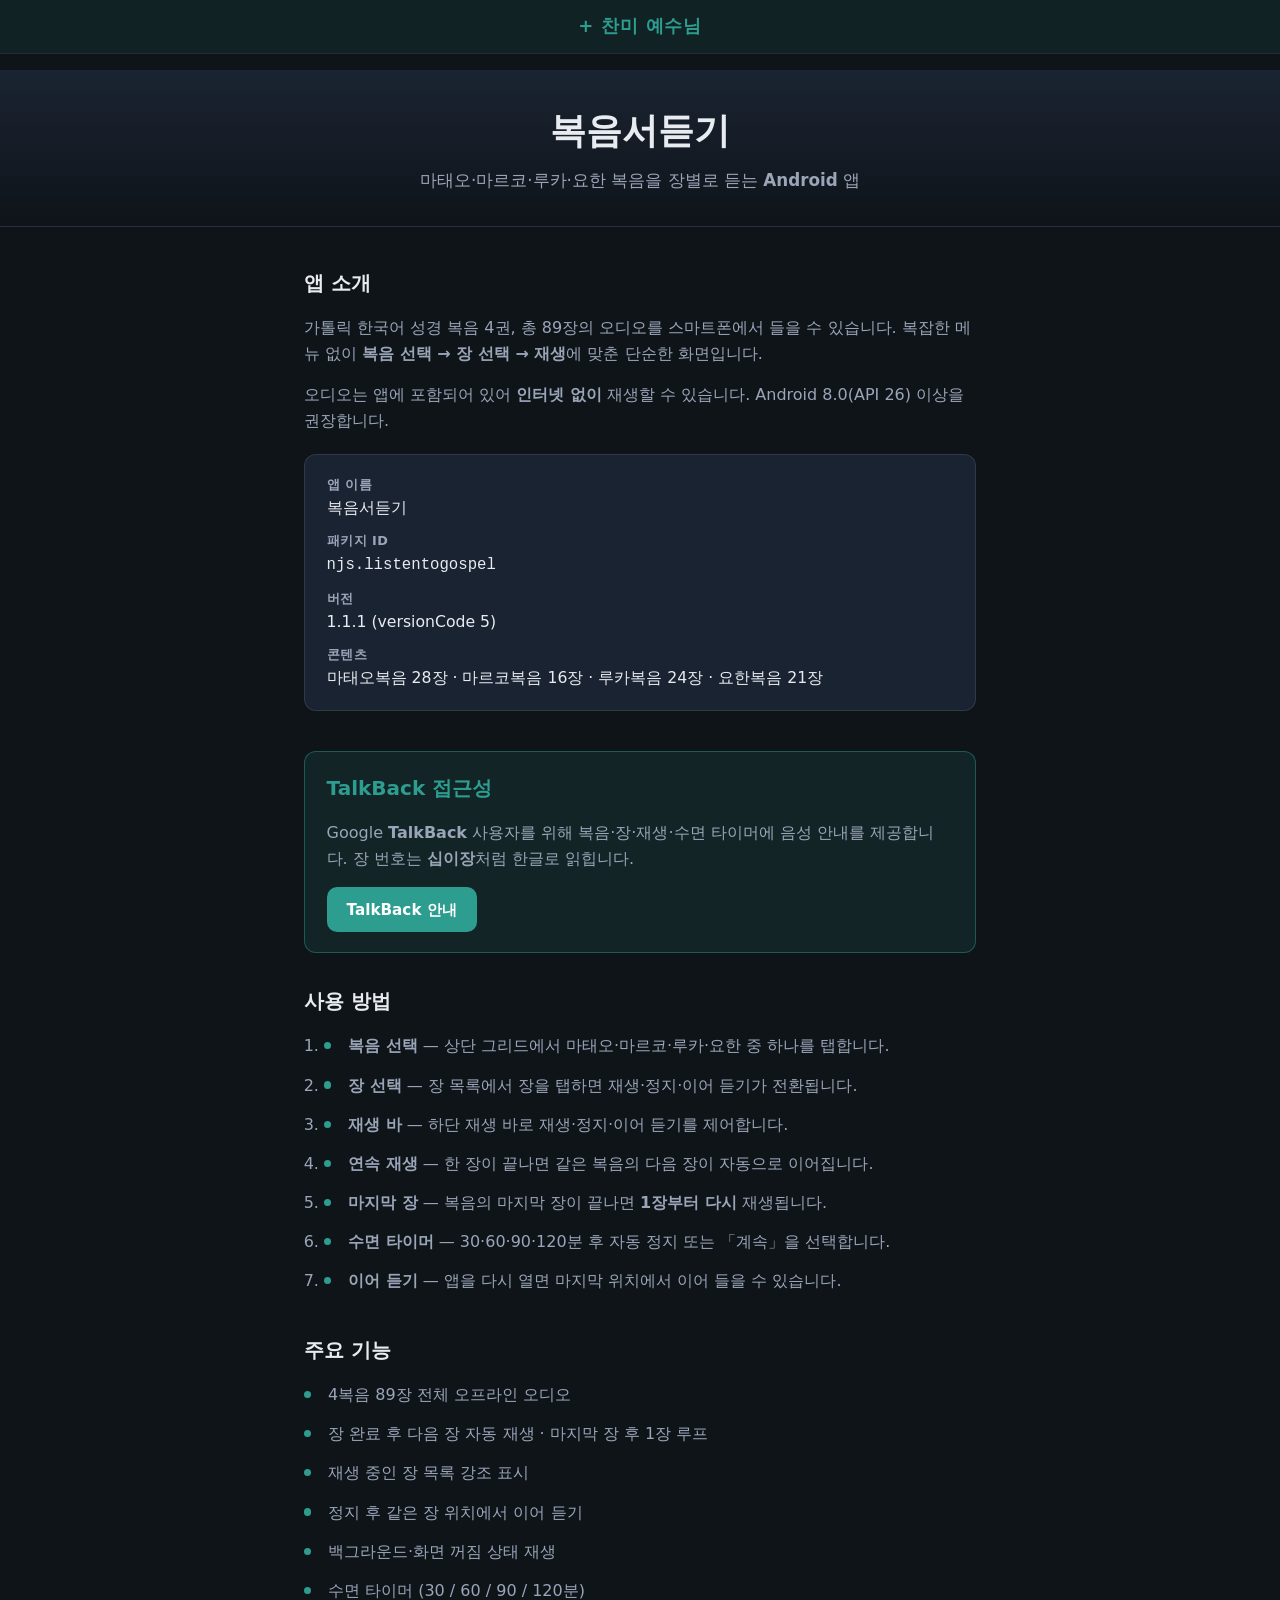
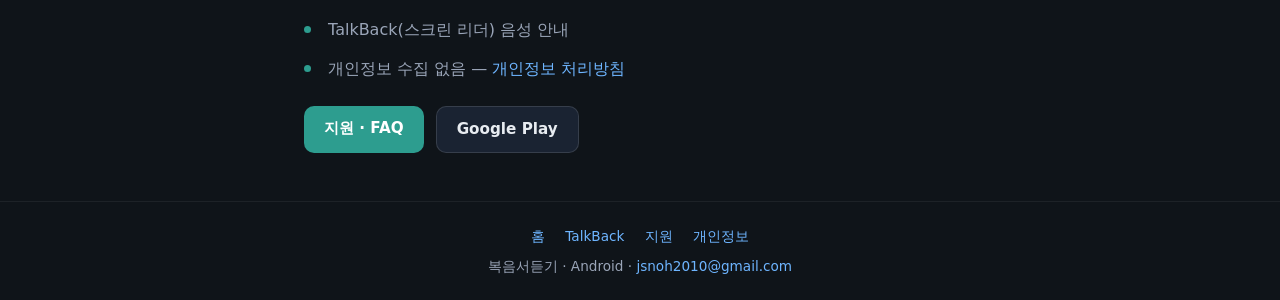
==== commit 34b71af3: "버전 업데이트 1.1.1 (5): androidx.fragment 버전 강제 지정 - androidx.fragment:fragment-ktx:1.8.5 명시적 의존성 추가   (P" ====
--- a/index.html
+++ b/index.html
@@ -45,7 +45,7 @@
           </div>
           <div>
             <dt>버전</dt>
-            <dd>1.1.0 (versionCode 4)</dd>
+            <dd>1.1.1 (versionCode 5)</dd>
           </div>
           <div>
             <dt>콘텐츠</dt>
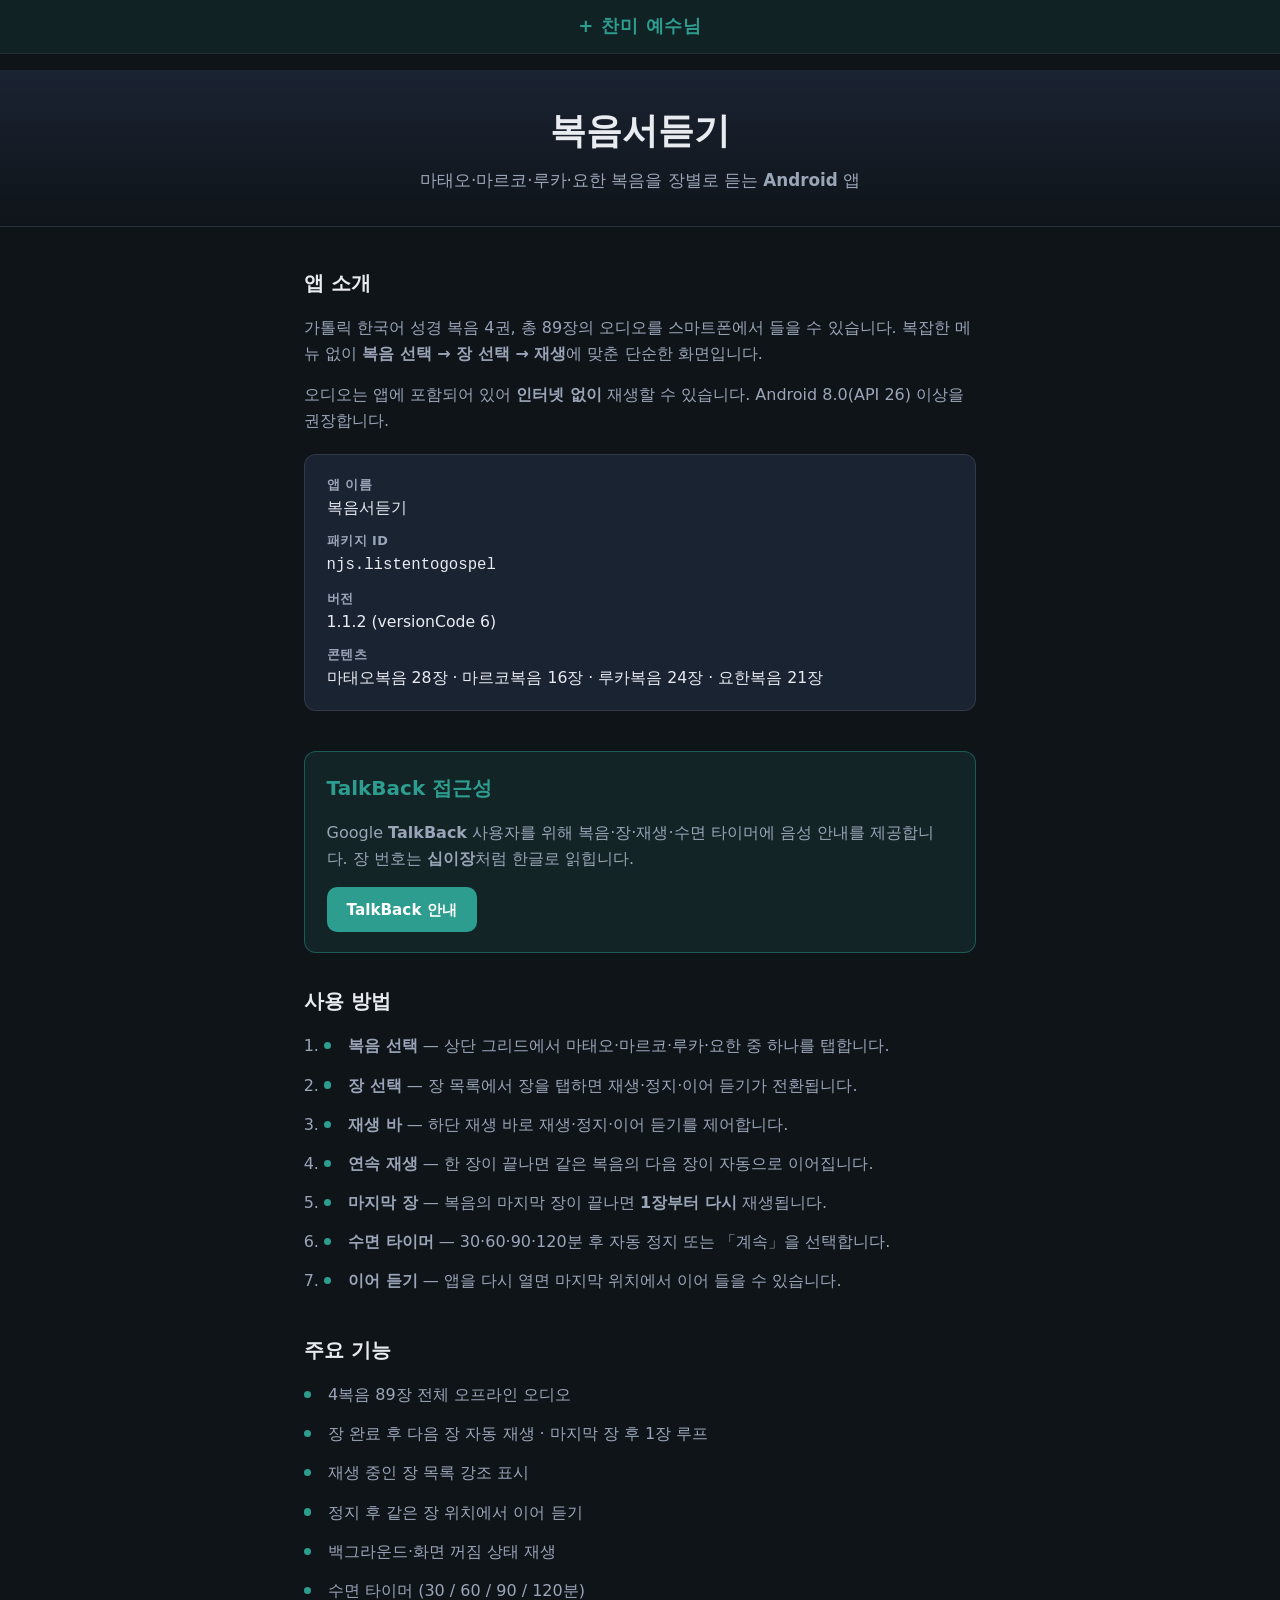
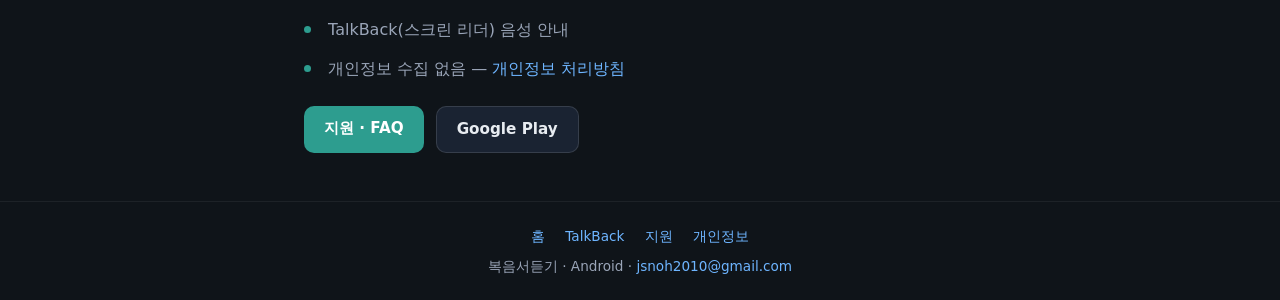
==== commit fbe22333: "크래시 수정: Play Asset Delivery 런타임 라이브러리 제거 install-time PAD는 context.assets로 직접 접근 가능하므로 AssetPackMana" ====
--- a/index.html
+++ b/index.html
@@ -45,7 +45,7 @@
           </div>
           <div>
             <dt>버전</dt>
-            <dd>1.1.1 (versionCode 5)</dd>
+            <dd>1.1.2 (versionCode 6)</dd>
           </div>
           <div>
             <dt>콘텐츠</dt>
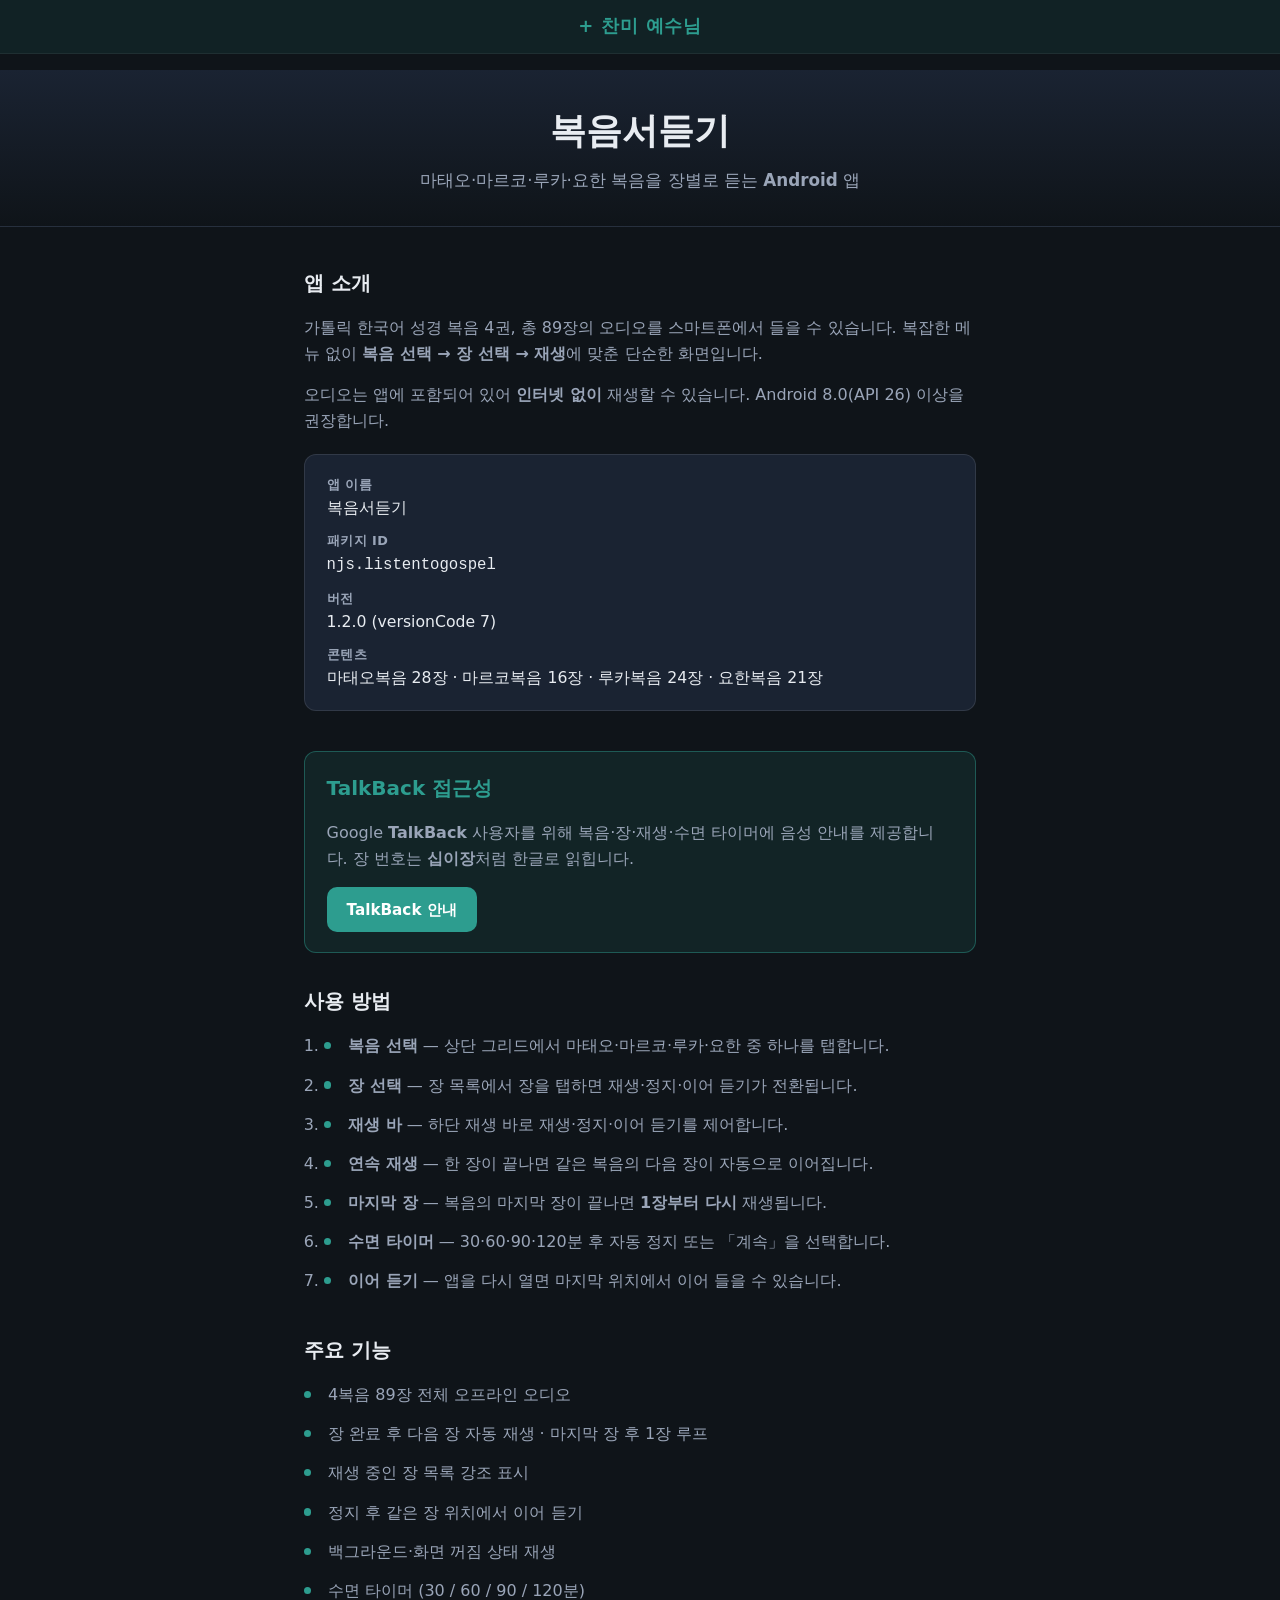
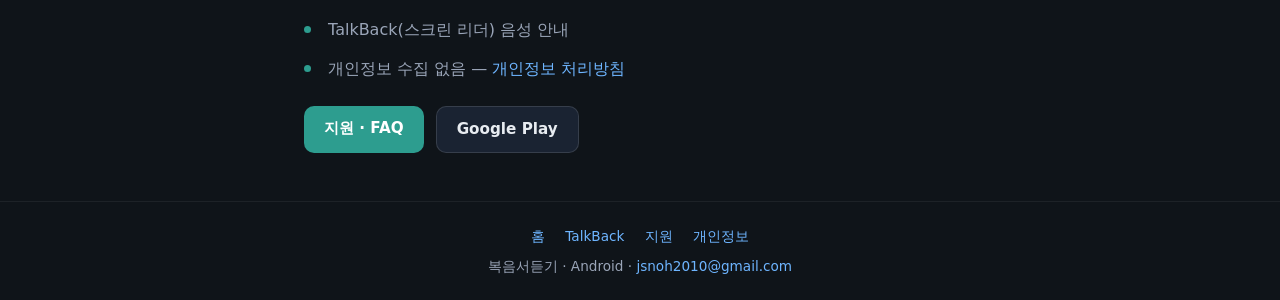
==== commit 6bb79311: "feat: 오늘의 복음 기능 추가 (v1.2.0) 가톨릭 매일미사 전례력에 따라 오늘의 복음 장을 자동 선택·재생하는 기능 추가. - LiturgicalCalendar: 부활절(M" ====
--- a/index.html
+++ b/index.html
@@ -45,7 +45,7 @@
           </div>
           <div>
             <dt>버전</dt>
-            <dd>1.1.2 (versionCode 6)</dd>
+            <dd>1.2.0 (versionCode 7)</dd>
           </div>
           <div>
             <dt>콘텐츠</dt>
